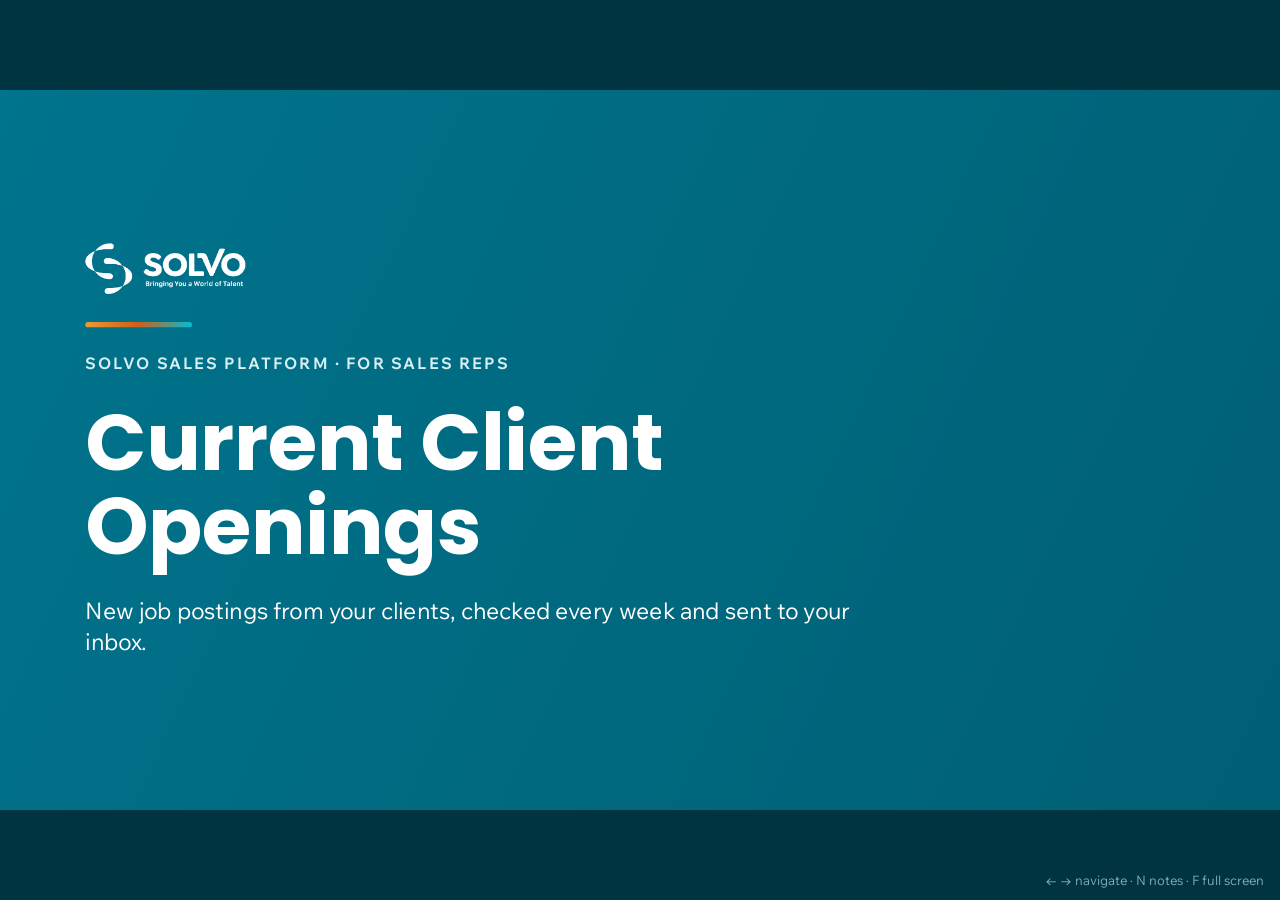
==== reviews/current-client-openings-sales-reps/index.html @ 3129a161 "deck: Current Client Openings para vendedores Guía en inglés para los Sales Reps con clientes asigna" ====
<!doctype html>
<html lang="en">
<head>
<meta charset="utf-8">
<meta name="viewport" content="width=device-width, initial-scale=1">
<title>Current Client Openings for Sales Reps</title>
<link rel="preconnect" href="https://fonts.googleapis.com">
<link rel="stylesheet" href="https://fonts.googleapis.com/css2?family=Poppins:wght@400;500;600;700&family=Wix+Madefor+Text:wght@400;500;600;700&display=swap">
<style>
* { margin: 0 }
html, body { height: 100%; }
body { font: 32px/1.2 sans-serif; background: #003440; overflow: hidden; }
h1 { font-size: 96px; font-weight: 600 } h2 { font-size: 64px; font-weight: 600 } h3 { font-size: 44px; font-weight: 600 }
table { width: 100%; border-collapse: separate; border-spacing: 0; border: solid #26292B22; border-width: 2px 0 0 2px }
th, td { padding: .35em .6em; text-align: left; border: solid #26292B22; border-width: 0 2px 2px 0 }
th { font-weight: 700 }
.stage { position: absolute; left: 50%; top: 50%; width: 1920px; height: 1080px; transform: translate(-50%, -50%) scale(var(--s, 0.5)); }
.stage > section { position: absolute; inset: 0; width: 1920px; height: 1080px; box-sizing: border-box; overflow: hidden; visibility: hidden; }
.stage > section.on { visibility: visible; }
.stage > section:not(.on) * { animation: none !important; }
aside { display: none; }
#notes { position: fixed; left: 0; right: 0; bottom: 0; max-height: 30vh; overflow: auto; background: #F9F9F9; color: #26292B; font: 16px/1.5 'Wix Madefor Text', Arial, sans-serif; padding: 16px 24px; border-top: 4px solid #0089AB; display: none; }
body.notes #notes { display: block; }
#hint { position: fixed; right: 16px; bottom: 12px; color: #B3DEE9; font: 13px 'Wix Madefor Text', Arial, sans-serif; opacity: .7; }
body.notes #hint { display: none; }
@media print {
  @page { size: 1920px 1080px; margin: 0 }
  html, body { height: auto; overflow: visible; background: none; }
  .stage { position: static; transform: none; width: auto; height: auto; }
  .stage > section { position: relative; visibility: visible; page-break-after: always; break-after: page; }
  .stage > section * { animation: none !important; }
  #notes, #hint { display: none !important; }
}

/* ---- estilos del deck (Solvo Global marketing) ---- */
:root {
  --ink: #26292B;
  --body: #53585A;
  --muted: #656971;
  --teal: #0089AB;
  --teal-600: #00748D;
  --teal-700: #005F74;
  --teal-tint: #E6F4F8;
  --orange: #ED7422;
  --orange-600: #D05D15;
  --amber-tint: #FBEBD5;
  --bg: #F9F9F9;
  --surface: #FFFFFF;
  --line: #E3E3E3;
  --on-teal: #FFFFFF;
  --on-teal-soft: #D7EEF3;
}

body { font-family: 'Wix Madefor Text', Arial, sans-serif; color: var(--body); }

section {
  background: var(--bg);
  padding: 128px 128px 160px;
  display: flex;
  flex-direction: column;
  gap: 48px;
  counter-increment: page;
}

h1, h2, h3 { font-family: 'Poppins', Arial, sans-serif; color: var(--ink); }
h2 { font-size: 60px; font-weight: 600; line-height: 1.15; }
h3 { font-size: 34px; font-weight: 600; line-height: 1.25; }

/* Cabecera de cada slide de contenido */
.head { display: flex; flex-direction: column; gap: 20px; }
.head-row { display: flex; align-items: flex-end; justify-content: space-between; gap: 32px; }
.eyebrow { font-size: 24px; font-weight: 700; letter-spacing: 3px; color: var(--teal-600); }
.bar { width: 120px; height: 6px; border-radius: 3px; background: linear-gradient(90deg, #E99B35 0%, #D15E14 49%, #0089AB 100%); }

.lead { font-size: 28px; line-height: 1.45; color: var(--body); }
.small { font-size: 24px; line-height: 1.45; color: var(--muted); }
.pill { font-size: 24px; font-weight: 600; color: var(--teal-700); background: var(--teal-tint); padding: 8px 20px; border-radius: 999px; }
.pill-pin { position: absolute; top: 116px; right: 128px; width: 220px; box-sizing: border-box; text-align: center; }

/* Pie: logo, nombre del deck y número de página */
.footer { position: absolute; left: 128px; bottom: 64px; width: 1664px; height: 24px; display: flex; align-items: center; justify-content: space-between; }
.footer-left { display: flex; align-items: center; gap: 20px; }
.footer-logo { width: 72px; height: 24px; object-fit: contain; }
.footer-text { font-size: 24px; color: var(--muted); }
.pnum { font-size: 24px; color: var(--muted); }
.pnum::after { content: counter(page); }

/* Portada */
.cover { background: linear-gradient(115deg, #00748D 0%, #005F74 100%); padding: 128px; justify-content: center; gap: 40px; }
.cover-logo { width: 240px; height: 80px; object-fit: contain; }
.cover-eyebrow { font-size: 24px; font-weight: 700; letter-spacing: 3px; color: var(--on-teal-soft); }
.cover-title { font-size: 120px; font-weight: 700; line-height: 1.05; color: var(--on-teal); }
.cover-sub { font-size: 34px; line-height: 1.4; color: var(--on-teal); width: 1180px; }
.cover-bar { width: 160px; height: 8px; border-radius: 4px; background: linear-gradient(90deg, #E99B35 0%, #D15E14 49%, #00BED6 100%); }

/* Tarjetas */
.row { display: flex; gap: 32px; }
.grid2 { display: grid; grid-template-columns: repeat(2, 1fr); gap: 32px; }
.card { flex: 1; background: var(--surface); border: 1px solid var(--line); border-radius: 28px; padding: 40px; display: flex; flex-direction: column; gap: 16px; box-shadow: 0 8px 24px rgba(38, 41, 43, 0.06); }
.card-text { font-size: 24px; line-height: 1.45; color: var(--body); }
.card-text-lg { font-size: 28px; line-height: 1.45; color: var(--body); }
.num { font-family: 'Poppins', Arial, sans-serif; font-size: 60px; font-weight: 700; line-height: 1; color: var(--orange-600); }
.stat { font-family: 'Poppins', Arial, sans-serif; font-size: 120px; font-weight: 700; line-height: 1; color: var(--teal-600); }
.icon-wrap { width: 72px; height: 72px; border-radius: 20px; background: var(--teal-tint); display: flex; align-items: center; justify-content: center; }
.icon { width: 40px; height: 40px; color: var(--teal-600); }

/* Correo de ejemplo */
.mail { background: var(--surface); border: 1px solid var(--line); border-radius: 28px; display: flex; flex-direction: column; box-shadow: 0 8px 24px rgba(38, 41, 43, 0.06); overflow: hidden; }
.mail-head { background: var(--teal-tint); padding: 24px 32px; display: flex; flex-direction: column; gap: 8px; }
.mail-meta { font-size: 24px; color: var(--ink); }
.mail-body { padding: 28px 32px 32px; display: flex; flex-direction: column; gap: 16px; }
.mail-hello { font-size: 24px; color: var(--ink); }
.mail-table { font-size: 24px; color: var(--ink); width: 100%; }
.mail-link { color: var(--teal-600); }
.note-title { font-family: 'Poppins', Arial, sans-serif; font-size: 28px; font-weight: 600; color: var(--ink); }

/* Clips de la plataforma */
.clips { display: flex; gap: 40px; }
.clip { width: 528px; display: flex; flex-direction: column; gap: 24px; }
.clip-frame { width: 528px; height: 330px; border-radius: 20px; border: 1px solid var(--line); object-fit: cover; background: var(--surface); box-shadow: 0 8px 24px rgba(38, 41, 43, 0.08); }
.clip-cap { display: flex; flex-direction: column; gap: 10px; }
.clip-step { font-size: 24px; font-weight: 700; letter-spacing: 2px; color: var(--orange-600); }

/* Entrada escalonada */
@keyframes rise { from { opacity: 0; transform: translateY(18px); } to { opacity: 1; transform: translateY(0); } }
.rise { animation: rise 520ms cubic-bezier(.2, .7, .2, 1) both; animation-delay: calc(var(--i, 0) * 110ms); }

</style>
</head>
<body>
<div class="stage">
<section id="cover" class="cover" data-transition="fade">
<img class="cover-logo" src="logo-white.png" alt="Solvo Global">
<div class="cover-bar"></div>
<p class="cover-eyebrow">SOLVO SALES PLATFORM · FOR SALES REPS</p>
<h1 class="cover-title">Current Client<br>Openings</h1>
<p class="cover-sub">New job postings from your clients, checked every week and sent to your inbox.</p>
<aside>This is a short walkthrough of the automation that watches your clients’ job postings. In five minutes: what it does, what reaches your inbox, and where to find everything in Solvo Platform.</aside>
</section>

<section id="what" data-transition="fade">
<div class="head">
<p class="eyebrow">WHAT IT DOES</p>
<div class="bar"></div>
</div>
<h2>Every week, the system checks each of your clients on Indeed and LinkedIn, keeps the new postings Solvo can fill, and emails them to you.</h2>
<div class="row">
<div class="card rise" style="--i:1"><p class="stat">158</p><p class="card-text-lg">clients monitored today</p></div>
<div class="card rise" style="--i:2"><p class="stat">2</p><p class="card-text-lg">job portals: Indeed and LinkedIn</p></div>
<div class="card rise" style="--i:3"><p class="stat">1</p><p class="card-text-lg">email per client, only when it has new postings</p></div>
</div>
<div class="footer"><div class="footer-left"><img class="footer-logo" src="logo-color.png" alt="Solvo Global"><p class="footer-text">Current Client Openings</p></div><p class="pnum"></p></div>
<aside>In one sentence: the system watches your clients’ job postings so you don’t have to. It looks at Indeed and LinkedIn, keeps only the postings Solvo can actually fill, and sends them to you by email. Today it covers 158 client companies. Clients are split across the weekdays, so each one is checked once a week. Every new posting is read by AI and kept only if it passes three checks: a support role Solvo covers, work that can be done remotely (even if posted as on-site), and no US state license required. The first time a client has new postings, the system also researches the company once: website, industry, size, revenue and what it does. Clients are not scored and no contacts are searched for them.</aside>
</section>

<section id="platform" data-transition="fade">
<div class="head">
<p class="eyebrow">IN SOLVO PLATFORM</p>
<div class="bar"></div>
</div>
<h2>Where to find your clients’ positions</h2>
<div class="clips">
<div class="clip rise" style="--i:1">
<video class="clip-frame" src="find.webm" poster="find.jpg" muted loop playsinline preload="auto" aria-label="Open Positions: removing the Has decision makers filter and filtering by Relationship: Client"></video>
<div class="clip-cap"><p class="clip-step">STEP 1</p><h3>See your clients’ positions</h3><p class="card-text">In Open Positions, remove “Has decision makers”, then Filters › Relationship › Client.</p></div>
</div>
<div class="clip rise" style="--i:2">
<video class="clip-frame" src="read.webm" poster="read.jpg" muted loop playsinline preload="auto" aria-label="A client position: remote viability, the reason, salary and the link to the original posting"></video>
<div class="clip-cap"><p class="clip-step">STEP 2</p><h3>Open a position</h3><p class="card-text">See why Solvo can fill it, the salary, and the link to the original posting.</p></div>
</div>
<div class="clip rise" style="--i:3">
<video class="clip-frame" src="client.webm" poster="client.jpg" muted loop playsinline preload="auto" aria-label="The client’s company page: size, revenue, what the company does and its open positions"></video>
<div class="clip-cap"><p class="clip-step">STEP 3</p><h3>Check your client’s profile</h3><p class="card-text">What the company does, its size and revenue, and all its open positions.</p></div>
</div>
</div>
<p class="pill pill-pin">Sample data</p>
<div class="footer"><div class="footer-left"><img class="footer-logo" src="logo-color.png" alt="Solvo Global"><p class="footer-text">Current Client Openings</p></div><p class="pnum"></p></div>
<aside>Three short clips, recorded on the Solvo Platform prototype with sample data. Step 1: Open Positions starts filtered to companies with decision makers, and clients don’t have them, so remove that chip first. Then open Filters, go to Relationship and pick Client. Step 2: open any position to see why it’s viable, the salary and the button to the original posting. Step 3: click the company name to see the client’s profile and the Positions tab with everything it has posted.</aside>
</section>

<section id="email" data-transition="fade">
<div class="head">
<p class="eyebrow">YOUR EMAIL</p>
<div class="bar"></div>
</div>
<h2>One email per client, only with what’s new</h2>
<div class="mail rise" style="--i:1">
<div class="mail-head">
<p class="mail-meta"><b>From:</b> Claire Bennett &lt;claire.bennett@solvoglobal.com&gt;</p>
<p class="mail-meta"><b>Subject:</b> New Vacancies Detected: Cedarline Health Partners</p>
</div>
<div class="mail-body">
<p class="mail-hello">Hello María,</p>
<table class="mail-table">
<tr><th style="width:34%">Job Title</th><th style="width:14%">Location</th><th style="width:12%">Source</th><th style="width:24%">Salary</th><th style="width:16%">Action</th></tr>
<tr><td>Patient Scheduling Coordinator</td><td>Tampa, FL</td><td>Indeed</td><td>$19 - $22 / hour</td><td class="mail-link">View Job →</td></tr>
<tr><td>Medical Billing Specialist</td><td>Tampa, FL</td><td>LinkedIn</td><td>$45K - $55K / year</td><td class="mail-link">View Job →</td></tr>
<tr><td>Bilingual Patient Service Rep.</td><td>Tampa, FL</td><td>Indeed</td><td>$18 - $20 / hour</td><td class="mail-link">View Job →</td></tr>
</table>
</div>
</div>
<div class="row">
<div class="rise" style="--i:2; flex:1; display:flex; flex-direction:column; gap:8px"><p class="note-title">From Claire Bennett</p><p class="card-text">So it reaches your inbox, not spam.</p></div>
<div class="rise" style="--i:3; flex:1; display:flex; flex-direction:column; gap:8px"><p class="note-title">Only new, only viable</p><p class="card-text">Postings detected in the last 24 hours that Solvo can fill.</p></div>
<div class="rise" style="--i:4; flex:1; display:flex; flex-direction:column; gap:8px"><p class="note-title">Nothing new, no email</p><p class="card-text">A client without new viable postings sends nothing.</p></div>
</div>
<p class="pill pill-pin">Example</p>
<div class="footer"><div class="footer-left"><img class="footer-logo" src="logo-color.png" alt="Solvo Global"><p class="footer-text">Current Client Openings</p></div><p class="pnum"></p></div>
<aside>This is what you receive. One email per client, from Claire Bennett, with the subject “New Vacancies Detected” and the client’s name. Each row is a new posting with its location, the portal it came from, the salary when the posting shows one (otherwise it says Not listed) and a link to the original job. It only lists postings Solvo can fill that were detected in the last 24 hours. If a client has nothing new, you get no email for that client. The client and the rows here are an example.</aside>
</section>

<section id="tips" data-transition="fade">
<div class="head">
<p class="eyebrow">GOOD TO KNOW</p>
<div class="bar"></div>
</div>
<h2>Four things to keep in mind</h2>
<div class="grid2">
<div class="card rise" style="--i:1"><h3>You only see your clients</h3><p class="card-text-lg">Solvo Platform shows the companies and positions where you are the assigned Sales Rep.</p></div>
<div class="card rise" style="--i:2"><h3>Remove “Has decision makers”</h3><p class="card-text-lg">Contacts aren’t searched for clients, so that default filter hides their positions.</p></div>
<div class="card rise" style="--i:3"><h3>Not viable is hidden by default</h3><p class="card-text-lg">Switch Remote viability to Both to see everything your client posted.</p></div>
<div class="card rise" style="--i:4"><h3>The email covers the last 24 hours</h3><p class="card-text-lg">Everything detected before that stays in Solvo Platform.</p></div>
</div>
<div class="footer"><div class="footer-left"><img class="footer-logo" src="logo-color.png" alt="Solvo Global"><p class="footer-text">Current Client Openings</p></div><p class="pnum"></p></div>
<aside>To close, four practical points. You see only the clients assigned to you. When you open Open Positions, remove “Has decision makers” or your clients’ positions won’t show. The list starts with viable positions only; switch to Both if you want to see everything a client posted. And the email is a daily summary of what’s new: the full history is always in Solvo Platform.</aside>
</section>

</div>
<div id="notes"></div>
<div id="hint">← → navigate · N notes · F full screen</div>
<script>
const S=[...document.querySelectorAll('.stage > section')];let i=0;
const fit=()=>document.querySelector('.stage').style.setProperty('--s',Math.min(innerWidth/1920,innerHeight/1080));
const show=n=>{i=Math.max(0,Math.min(S.length-1,n));S.forEach((s,k)=>s.classList.toggle('on',k===i));
 document.querySelectorAll('video').forEach(v=>{if(S[i].contains(v)){v.currentTime=0;v.play().catch(()=>{})}else v.pause()});
 const a=S[i].querySelector('aside');document.getElementById('notes').textContent=a?a.textContent.trim():'No notes.';history.replaceState(null,'','#'+(i+1));};
addEventListener('resize',fit);
addEventListener('keydown',e=>{if(['ArrowRight','PageDown',' ','Enter'].includes(e.key)){e.preventDefault();show(i+1)}
 else if(['ArrowLeft','PageUp','Backspace'].includes(e.key)){e.preventDefault();show(i-1)}
 else if(e.key==='Home')show(0);else if(e.key==='End')show(S.length-1);
 else if(e.key==='n'||e.key==='N')document.body.classList.toggle('notes');
 else if(e.key==='f'||e.key==='F'){document.fullscreenElement?document.exitFullscreen():document.documentElement.requestFullscreen()}});
addEventListener('click',e=>{if(e.target.closest('#notes'))return;show(e.clientX<innerWidth/3?i-1:i+1)});
fit();show((parseInt(location.hash.slice(1))||1)-1);
</script>
</body>
</html>
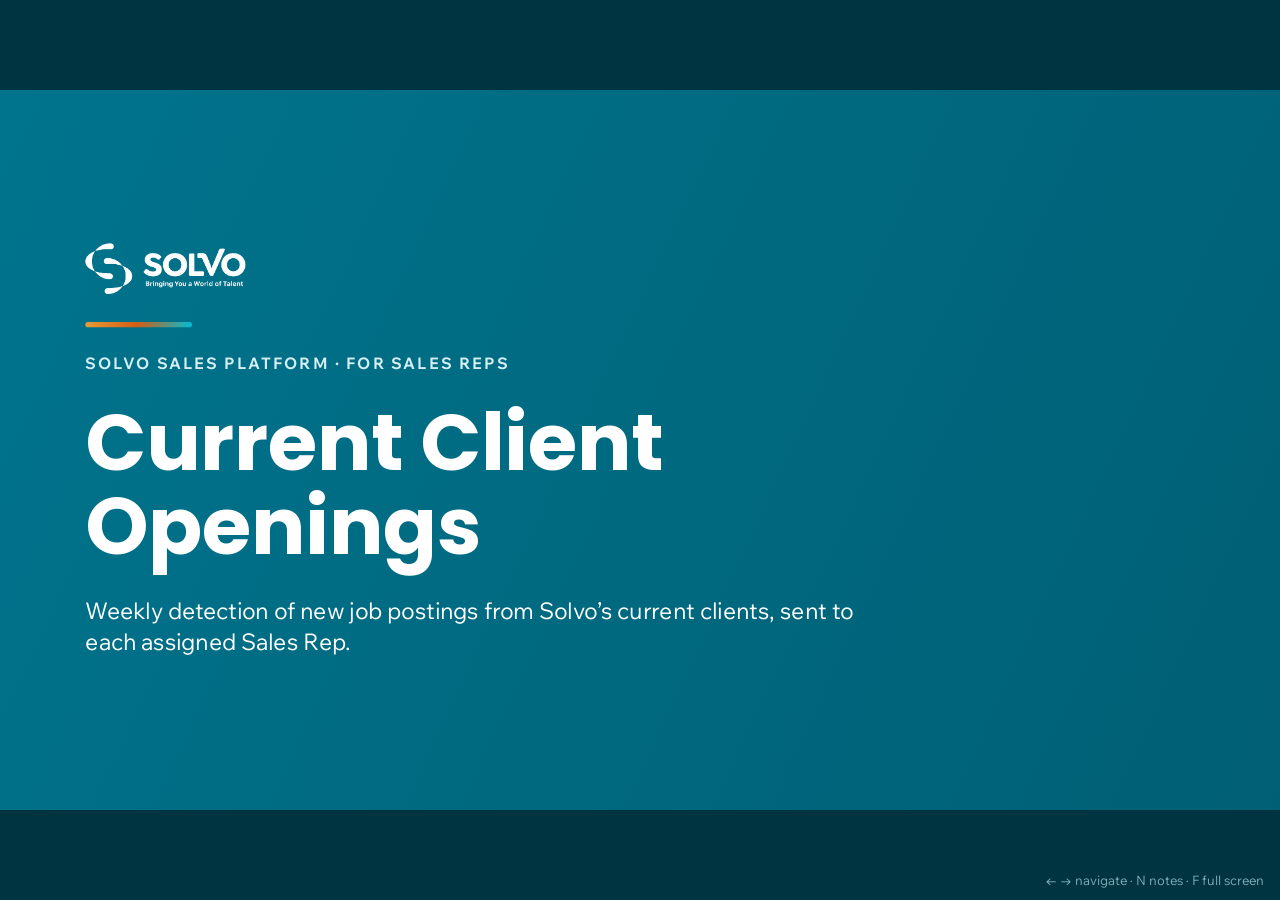
==== commit 5dfb45f2: "deck Current Client: tono descriptivo y sin la investigación del cliente El slide de funcionamiento " ====
--- a/reviews/current-client-openings-sales-reps/index.html
+++ b/reviews/current-client-openings-sales-reps/index.html
@@ -121,6 +121,17 @@
 .clip-cap { display: flex; flex-direction: column; gap: 10px; }
 .clip-step { font-size: 24px; font-weight: 700; letter-spacing: 2px; color: var(--orange-600); }
 
+/* Interfaces una a una: título fijo, clip grande, leyenda y avance */
+.shots-slide { padding: 48px 128px 40px; gap: 20px; }
+.shots-head { display: flex; flex-direction: column; gap: 8px; }
+.shots-title { font-size: 40px; font-weight: 600; line-height: 1.15; }
+.shot-frame { width: 1248px; height: 780px; align-self: center; border-radius: 20px; border: 1px solid var(--line); object-fit: contain; background: var(--surface); box-shadow: 0 16px 40px rgba(38, 41, 43, 0.14); }
+.shot-cap { font-size: 28px; line-height: 1.3; color: var(--body); text-align: center; }
+.dots { display: flex; gap: 16px; justify-content: center; }
+.dot { width: 16px; height: 16px; border-radius: 8px; background: var(--line); }
+.dot-on { background: var(--orange); }
+.pill-top { top: 44px; }
+
 /* Entrada escalonada */
 @keyframes rise { from { opacity: 0; transform: translateY(18px); } to { opacity: 1; transform: translateY(0); } }
 .rise { animation: rise 520ms cubic-bezier(.2, .7, .2, 1) both; animation-delay: calc(var(--i, 0) * 110ms); }
@@ -134,56 +145,67 @@
 <div class="cover-bar"></div>
 <p class="cover-eyebrow">SOLVO SALES PLATFORM · FOR SALES REPS</p>
 <h1 class="cover-title">Current Client<br>Openings</h1>
-<p class="cover-sub">New job postings from your clients, checked every week and sent to your inbox.</p>
-<aside>This is a short walkthrough of the automation that watches your clients’ job postings. In five minutes: what it does, what reaches your inbox, and where to find everything in Solvo Platform.</aside>
+<p class="cover-sub">Weekly detection of new job postings from Solvo’s current clients, sent to each assigned Sales Rep.</p>
+<aside>Overview of Current Client Openings for Sales Reps: how it works, where client positions appear in Solvo Platform and what the email notification contains.</aside>
 </section>
 
 <section id="what" data-transition="fade">
 <div class="head">
-<p class="eyebrow">WHAT IT DOES</p>
+<p class="eyebrow">HOW IT WORKS</p>
 <div class="bar"></div>
 </div>
-<h2>Every week, the system checks each of your clients on Indeed and LinkedIn, keeps the new postings Solvo can fill, and emails them to you.</h2>
+<h2>Detection, analysis and notification of client job postings</h2>
 <div class="row">
-<div class="card rise" style="--i:1"><p class="stat">158</p><p class="card-text-lg">clients monitored today</p></div>
-<div class="card rise" style="--i:2"><p class="stat">2</p><p class="card-text-lg">job portals: Indeed and LinkedIn</p></div>
-<div class="card rise" style="--i:3"><p class="stat">1</p><p class="card-text-lg">email per client, only when it has new postings</p></div>
+<div class="card rise" style="--i:1"><p class="num">1</p><h3>Weekly check of each client</h3><p class="card-text-lg">Clients are distributed across the weekdays, so each one is checked once a week on Indeed and LinkedIn.</p></div>
+<div class="card rise" style="--i:2"><p class="num">2</p><h3>Analysis of each new posting</h3><p class="card-text-lg">AI determines whether Solvo can fill the role remotely and identifies the salary, work modality, seniority and languages.</p></div>
+<div class="card rise" style="--i:3"><p class="num">3</p><h3>Notification to the Sales Rep</h3><p class="card-text-lg">One email per client with its new viable postings. All positions remain available in Solvo Platform.</p></div>
 </div>
 <div class="footer"><div class="footer-left"><img class="footer-logo" src="logo-color.png" alt="Solvo Global"><p class="footer-text">Current Client Openings</p></div><p class="pnum"></p></div>
-<aside>In one sentence: the system watches your clients’ job postings so you don’t have to. It looks at Indeed and LinkedIn, keeps only the postings Solvo can actually fill, and sends them to you by email. Today it covers 158 client companies. Clients are split across the weekdays, so each one is checked once a week. Every new posting is read by AI and kept only if it passes three checks: a support role Solvo covers, work that can be done remotely (even if posted as on-site), and no US state license required. The first time a client has new postings, the system also researches the company once: website, industry, size, revenue and what it does. Clients are not scored and no contacts are searched for them.</aside>
-</section>
-
-<section id="platform" data-transition="fade">
-<div class="head">
+<aside>Three automatic stages. Clients are distributed across the weekdays, so each client is checked once a week on Indeed and LinkedIn. Each new posting is analyzed by AI and considered viable when it meets three criteria: a support role Solvo covers, work that can be done remotely (even when posted as on-site), and no US state license required. The assigned Sales Rep receives one email per client with the new viable postings, and every position remains available in Solvo Platform.</aside>
+</section>
+
+<section id="platform" class="shots-slide" data-transition="fade">
+<div class="shots-head">
 <p class="eyebrow">IN SOLVO PLATFORM</p>
-<div class="bar"></div>
-</div>
-<h2>Where to find your clients’ positions</h2>
-<div class="clips">
-<div class="clip rise" style="--i:1">
-<video class="clip-frame" src="find.webm" poster="find.jpg" muted loop playsinline preload="auto" aria-label="Open Positions: removing the Has decision makers filter and filtering by Relationship: Client"></video>
-<div class="clip-cap"><p class="clip-step">STEP 1</p><h3>See your clients’ positions</h3><p class="card-text">In Open Positions, remove “Has decision makers”, then Filters › Relationship › Client.</p></div>
-</div>
-<div class="clip rise" style="--i:2">
-<video class="clip-frame" src="read.webm" poster="read.jpg" muted loop playsinline preload="auto" aria-label="A client position: remote viability, the reason, salary and the link to the original posting"></video>
-<div class="clip-cap"><p class="clip-step">STEP 2</p><h3>Open a position</h3><p class="card-text">See why Solvo can fill it, the salary, and the link to the original posting.</p></div>
-</div>
-<div class="clip rise" style="--i:3">
-<video class="clip-frame" src="client.webm" poster="client.jpg" muted loop playsinline preload="auto" aria-label="The client’s company page: size, revenue, what the company does and its open positions"></video>
-<div class="clip-cap"><p class="clip-step">STEP 3</p><h3>Check your client’s profile</h3><p class="card-text">What the company does, its size and revenue, and all its open positions.</p></div>
-</div>
-</div>
-<p class="pill pill-pin">Sample data</p>
-<div class="footer"><div class="footer-left"><img class="footer-logo" src="logo-color.png" alt="Solvo Global"><p class="footer-text">Current Client Openings</p></div><p class="pnum"></p></div>
-<aside>Three short clips, recorded on the Solvo Platform prototype with sample data. Step 1: Open Positions starts filtered to companies with decision makers, and clients don’t have them, so remove that chip first. Then open Filters, go to Relationship and pick Client. Step 2: open any position to see why it’s viable, the salary and the button to the original posting. Step 3: click the company name to see the client’s profile and the Positions tab with everything it has posted.</aside>
+<h2 class="shots-title">Client positions in Solvo Platform</h2>
+</div>
+<video class="shot-frame rise" src="find.webm" poster="find.jpg" muted loop playsinline preload="auto" aria-label="Open Positions: removing the Has decision makers filter and filtering by Relationship: Client"></video>
+<p class="shot-cap rise" style="--i:1"><b>Client positions:</b> Open Positions without the “Has decision makers” filter and filtered by Relationship › Client.</p>
+<div class="dots"><div class="dot dot-on"></div><div class="dot"></div><div class="dot"></div></div>
+<p class="pill pill-pin pill-top">Sample data</p>
+<aside>Step 1 of 3. The clips were recorded on the Solvo Platform prototype with sample data. Open Positions starts filtered to companies with decision makers. Contacts are not searched for clients, so this filter is removed first. The list is then filtered by Relationship › Client and shows the positions of the clients assigned to the Sales Rep.</aside>
+</section>
+
+<section id="platform2" class="shots-slide" data-transition="fade">
+<div class="shots-head">
+<p class="eyebrow">IN SOLVO PLATFORM</p>
+<h2 class="shots-title">Client positions in Solvo Platform</h2>
+</div>
+<video class="shot-frame rise" src="read.webm" poster="read.jpg" muted loop playsinline preload="auto" aria-label="A client position: remote viability, the reason, salary and the link to the original posting"></video>
+<p class="shot-cap rise" style="--i:1"><b>Position detail:</b> remote viability and its reason, salary, and link to the original posting.</p>
+<div class="dots"><div class="dot"></div><div class="dot dot-on"></div><div class="dot"></div></div>
+<p class="pill pill-pin pill-top">Sample data</p>
+<aside>Step 2 of 3. The position detail shows whether Solvo can fill the role and the reason, along with the salary, work modality and seniority. The orange button opens the original posting on Indeed or LinkedIn.</aside>
+</section>
+
+<section id="platform3" class="shots-slide" data-transition="fade">
+<div class="shots-head">
+<p class="eyebrow">IN SOLVO PLATFORM</p>
+<h2 class="shots-title">Client positions in Solvo Platform</h2>
+</div>
+<video class="shot-frame rise" src="client.webm" poster="client.jpg" muted loop playsinline preload="auto" aria-label="The client’s company page: company details and its positions"></video>
+<p class="shot-cap rise" style="--i:1"><b>Client profile:</b> company details and the full list of the client’s positions.</p>
+<div class="dots"><div class="dot"></div><div class="dot"></div><div class="dot dot-on"></div></div>
+<p class="pill pill-pin pill-top">Sample data</p>
+<aside>Step 3 of 3. The company name opens the client profile, with the company details and the Positions tab, which lists every position the client has posted, viable or not.</aside>
 </section>
 
 <section id="email" data-transition="fade">
 <div class="head">
-<p class="eyebrow">YOUR EMAIL</p>
+<p class="eyebrow">EMAIL NOTIFICATION</p>
 <div class="bar"></div>
 </div>
-<h2>One email per client, only with what’s new</h2>
+<h2>One email per client with its new viable postings</h2>
 <div class="mail rise" style="--i:1">
 <div class="mail-head">
 <p class="mail-meta"><b>From:</b> Claire Bennett &lt;claire.bennett@solvoglobal.com&gt;</p>
@@ -200,29 +222,29 @@
 </div>
 </div>
 <div class="row">
-<div class="rise" style="--i:2; flex:1; display:flex; flex-direction:column; gap:8px"><p class="note-title">From Claire Bennett</p><p class="card-text">So it reaches your inbox, not spam.</p></div>
-<div class="rise" style="--i:3; flex:1; display:flex; flex-direction:column; gap:8px"><p class="note-title">Only new, only viable</p><p class="card-text">Postings detected in the last 24 hours that Solvo can fill.</p></div>
-<div class="rise" style="--i:4; flex:1; display:flex; flex-direction:column; gap:8px"><p class="note-title">Nothing new, no email</p><p class="card-text">A client without new viable postings sends nothing.</p></div>
+<div class="rise" style="--i:2; flex:1; display:flex; flex-direction:column; gap:8px"><p class="note-title">Sender</p><p class="card-text">Claire Bennett’s solvoglobal.com account, which keeps the email out of spam.</p></div>
+<div class="rise" style="--i:3; flex:1; display:flex; flex-direction:column; gap:8px"><p class="note-title">Content</p><p class="card-text">Postings detected in the last 24 hours that Solvo can fill.</p></div>
+<div class="rise" style="--i:4; flex:1; display:flex; flex-direction:column; gap:8px"><p class="note-title">Frequency</p><p class="card-text">Sent only when a client has new viable postings.</p></div>
 </div>
 <p class="pill pill-pin">Example</p>
 <div class="footer"><div class="footer-left"><img class="footer-logo" src="logo-color.png" alt="Solvo Global"><p class="footer-text">Current Client Openings</p></div><p class="pnum"></p></div>
-<aside>This is what you receive. One email per client, from Claire Bennett, with the subject “New Vacancies Detected” and the client’s name. Each row is a new posting with its location, the portal it came from, the salary when the posting shows one (otherwise it says Not listed) and a link to the original job. It only lists postings Solvo can fill that were detected in the last 24 hours. If a client has nothing new, you get no email for that client. The client and the rows here are an example.</aside>
+<aside>Email each Sales Rep receives: one per client, sent by Claire Bennett, with the subject “New Vacancies Detected” and the client’s name. Each row is a new posting with its location, source portal, salary when the posting includes one (otherwise “Not listed”) and a link to the original posting. The email lists only postings detected in the last 24 hours that Solvo can fill; a client without new viable postings generates no email. The client and rows shown are an example.</aside>
 </section>
 
 <section id="tips" data-transition="fade">
 <div class="head">
-<p class="eyebrow">GOOD TO KNOW</p>
+<p class="eyebrow">CONSIDERATIONS</p>
 <div class="bar"></div>
 </div>
-<h2>Four things to keep in mind</h2>
+<h2>Considerations for using Solvo Platform</h2>
 <div class="grid2">
-<div class="card rise" style="--i:1"><h3>You only see your clients</h3><p class="card-text-lg">Solvo Platform shows the companies and positions where you are the assigned Sales Rep.</p></div>
-<div class="card rise" style="--i:2"><h3>Remove “Has decision makers”</h3><p class="card-text-lg">Contacts aren’t searched for clients, so that default filter hides their positions.</p></div>
-<div class="card rise" style="--i:3"><h3>Not viable is hidden by default</h3><p class="card-text-lg">Switch Remote viability to Both to see everything your client posted.</p></div>
-<div class="card rise" style="--i:4"><h3>The email covers the last 24 hours</h3><p class="card-text-lg">Everything detected before that stays in Solvo Platform.</p></div>
+<div class="card rise" style="--i:1"><h3>Visibility by assignment</h3><p class="card-text-lg">Solvo Platform shows only the companies and positions where the user is the assigned Sales Rep.</p></div>
+<div class="card rise" style="--i:2"><h3>Decision makers filter</h3><p class="card-text-lg">Open Positions starts on “Has decision makers”. Contacts are not searched for clients, so this filter hides their positions.</p></div>
+<div class="card rise" style="--i:3"><h3>Remote viability filter</h3><p class="card-text-lg">The list starts with viable positions only. The “Both” option shows every position the client has posted.</p></div>
+<div class="card rise" style="--i:4"><h3>Email coverage</h3><p class="card-text-lg">The email lists postings from the last 24 hours. Earlier positions remain in Solvo Platform.</p></div>
 </div>
 <div class="footer"><div class="footer-left"><img class="footer-logo" src="logo-color.png" alt="Solvo Global"><p class="footer-text">Current Client Openings</p></div><p class="pnum"></p></div>
-<aside>To close, four practical points. You see only the clients assigned to you. When you open Open Positions, remove “Has decision makers” or your clients’ positions won’t show. The list starts with viable positions only; switch to Both if you want to see everything a client posted. And the email is a daily summary of what’s new: the full history is always in Solvo Platform.</aside>
+<aside>Four considerations. Each Sales Rep sees only the clients assigned to them. Open Positions starts on “Has decision makers”, a filter that hides client positions because contacts are not searched for clients. The list starts with viable positions only; the “Both” option shows every position. The email covers the last 24 hours, and the full history remains in Solvo Platform.</aside>
 </section>
 
 </div>
